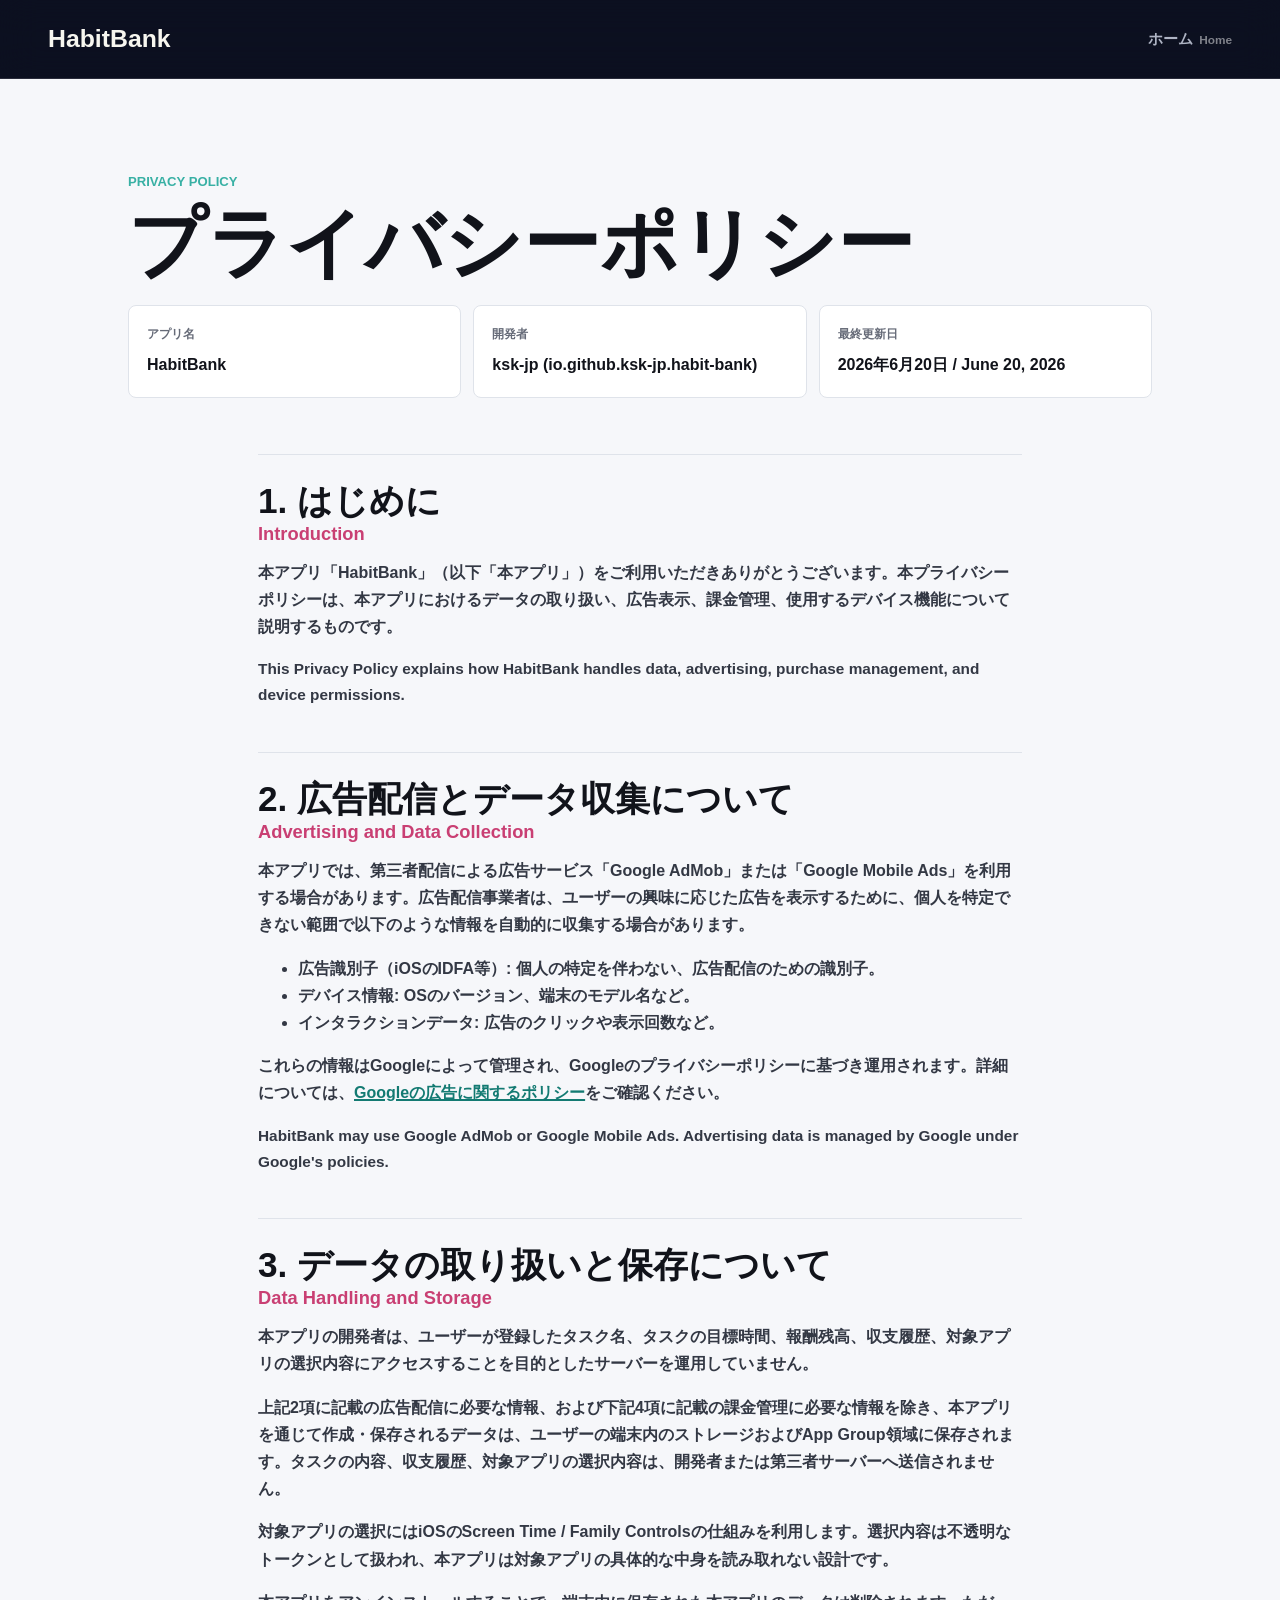
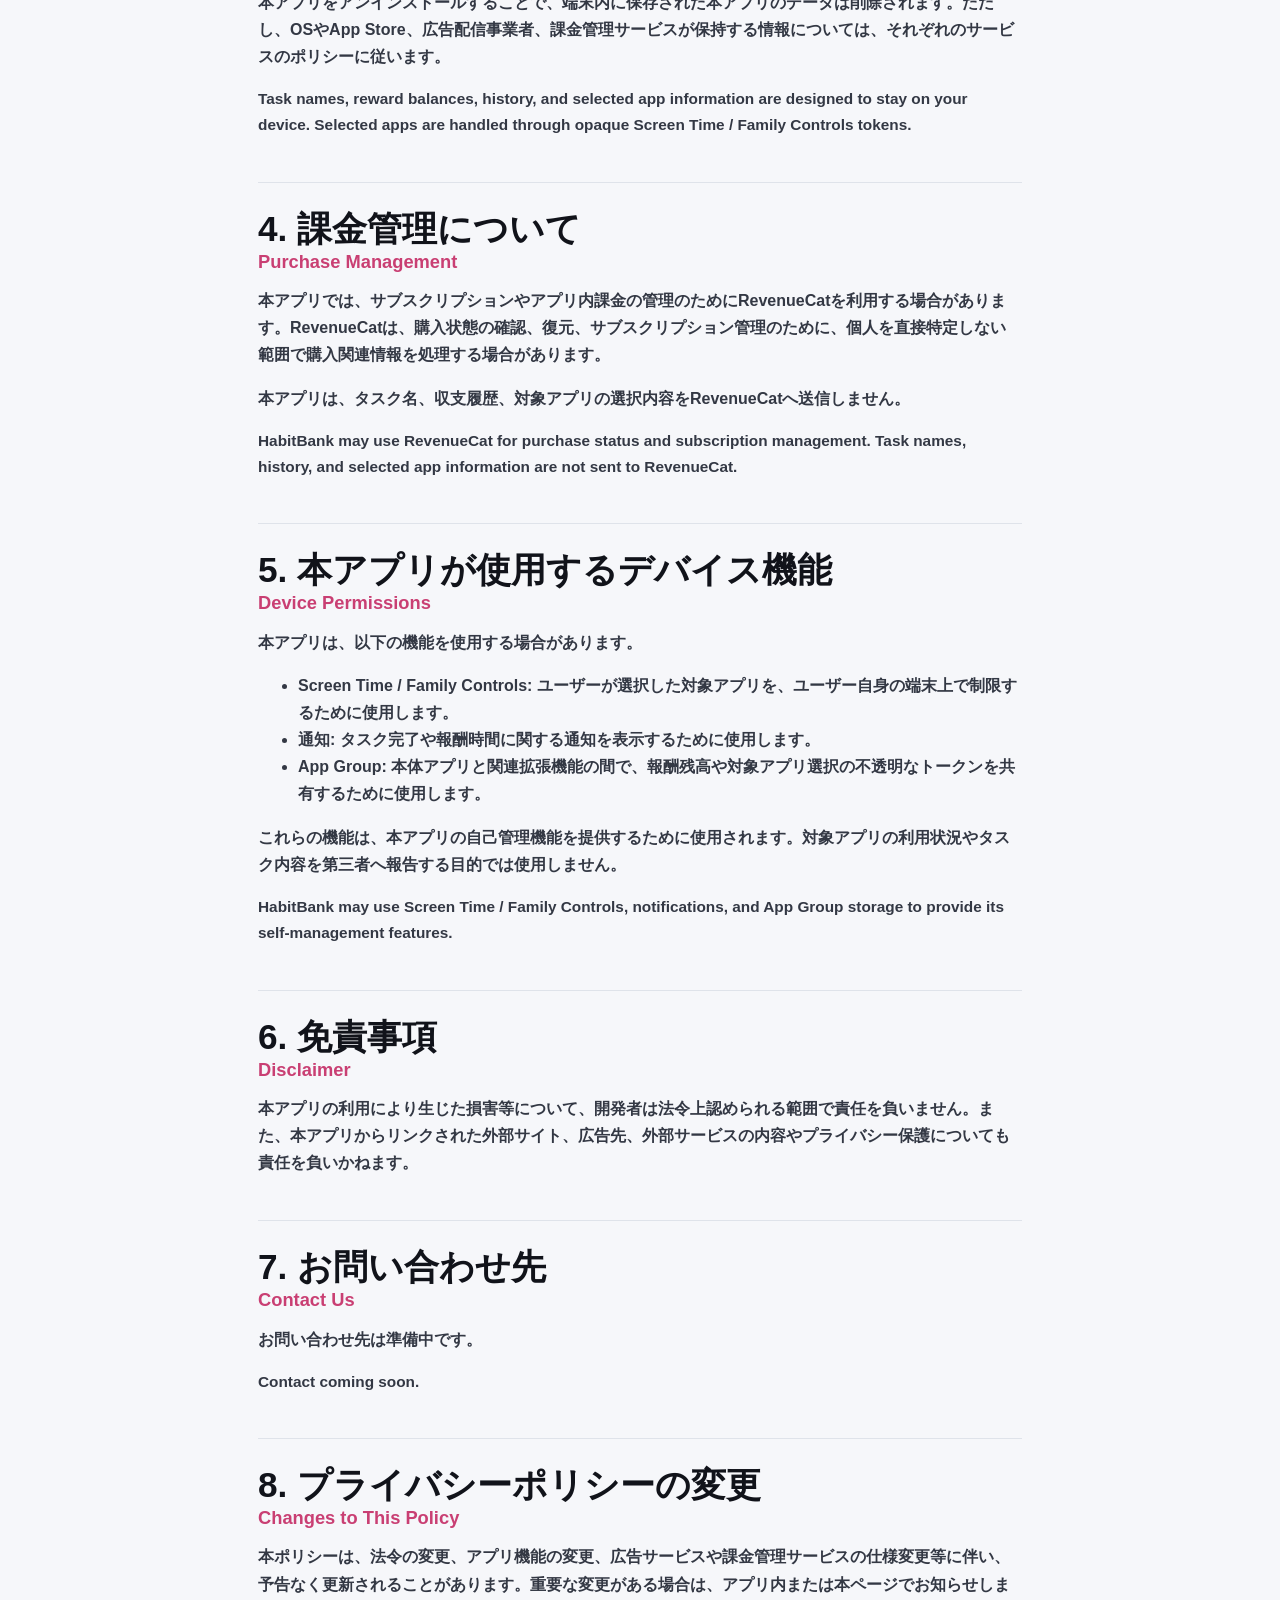
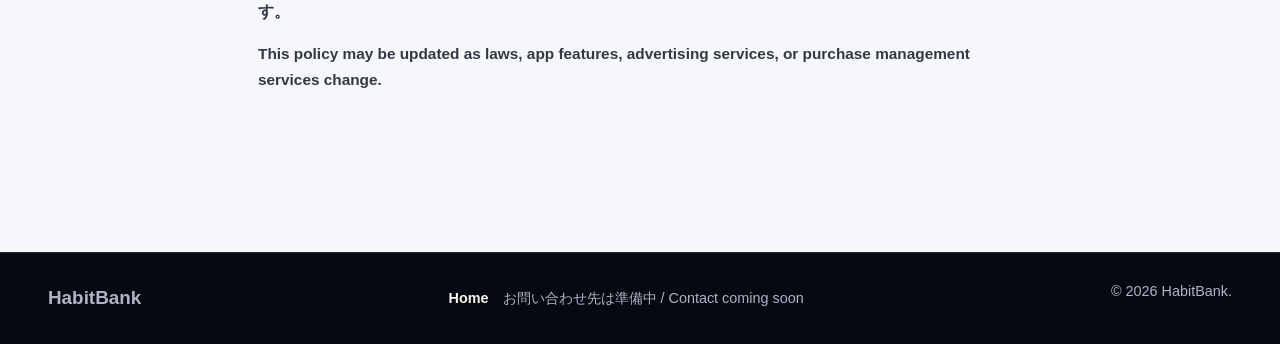
==== privacy.html @ 035b67bd "Add HabitBank landing page" ====
<!doctype html>
<html lang="ja">
<head>
  <meta charset="utf-8">
  <meta name="viewport" content="width=device-width, initial-scale=1">
  <title>プライバシーポリシー - HabitBank</title>
  <meta name="description" content="HabitBankのプライバシーポリシーです。">
  <meta name="theme-color" content="#0d1020">
  <link rel="canonical" href="https://ksk-jp.github.io/habit-bank-landing-page/privacy.html">
  <link rel="icon" href="assets/icons/habitbank-icon.png">
  <link rel="stylesheet" href="styles.css">
</head>
<body>
  <header class="site-header compact" aria-label="サイトヘッダー">
    <a class="brand" href="index.html" aria-label="HabitBank ホーム">
      <span class="wordmark">HabitBank</span>
    </a>
    <nav class="site-nav" aria-label="メインナビゲーション">
      <a href="index.html">ホーム <span>Home</span></a>
    </nav>
  </header>

  <main class="policy-page">
    <section class="policy-hero">
      <p class="eyebrow">Privacy Policy</p>
      <h1>プライバシーポリシー</h1>
      <dl class="policy-meta">
        <div>
          <dt>アプリ名</dt>
          <dd>HabitBank</dd>
        </div>
        <div>
          <dt>開発者</dt>
          <dd>ksk-jp (io.github.ksk-jp.habit-bank)</dd>
        </div>
        <div>
          <dt>最終更新日</dt>
          <dd>2026年6月20日 / June 20, 2026</dd>
        </div>
      </dl>
    </section>

    <article class="policy-content">
      <section>
        <h2>1. はじめに <span>Introduction</span></h2>
        <p>
          本アプリ「HabitBank」（以下「本アプリ」）をご利用いただきありがとうございます。本プライバシーポリシーは、本アプリにおけるデータの取り扱い、広告表示、課金管理、使用するデバイス機能について説明するものです。
        </p>
        <p class="en">
          This Privacy Policy explains how HabitBank handles data, advertising, purchase management, and device permissions.
        </p>
      </section>

      <section>
        <h2>2. 広告配信とデータ収集について <span>Advertising and Data Collection</span></h2>
        <p>
          本アプリでは、第三者配信による広告サービス「Google AdMob」または「Google Mobile Ads」を利用する場合があります。広告配信事業者は、ユーザーの興味に応じた広告を表示するために、個人を特定できない範囲で以下のような情報を自動的に収集する場合があります。
        </p>
        <ul>
          <li>広告識別子（iOSのIDFA等）: 個人の特定を伴わない、広告配信のための識別子。</li>
          <li>デバイス情報: OSのバージョン、端末のモデル名など。</li>
          <li>インタラクションデータ: 広告のクリックや表示回数など。</li>
        </ul>
        <p>
          これらの情報はGoogleによって管理され、Googleのプライバシーポリシーに基づき運用されます。詳細については、<a href="https://policies.google.com/technologies/ads">Googleの広告に関するポリシー</a>をご確認ください。
        </p>
        <p class="en">
          HabitBank may use Google AdMob or Google Mobile Ads. Advertising data is managed by Google under Google's policies.
        </p>
      </section>

      <section>
        <h2>3. データの取り扱いと保存について <span>Data Handling and Storage</span></h2>
        <p>
          本アプリの開発者は、ユーザーが登録したタスク名、タスクの目標時間、報酬残高、収支履歴、対象アプリの選択内容にアクセスすることを目的としたサーバーを運用していません。
        </p>
        <p>
          上記2項に記載の広告配信に必要な情報、および下記4項に記載の課金管理に必要な情報を除き、本アプリを通じて作成・保存されるデータは、ユーザーの端末内のストレージおよびApp Group領域に保存されます。タスクの内容、収支履歴、対象アプリの選択内容は、開発者または第三者サーバーへ送信されません。
        </p>
        <p>
          対象アプリの選択にはiOSのScreen Time / Family Controlsの仕組みを利用します。選択内容は不透明なトークンとして扱われ、本アプリは対象アプリの具体的な中身を読み取れない設計です。
        </p>
        <p>
          本アプリをアンインストールすることで、端末内に保存された本アプリのデータは削除されます。ただし、OSやApp Store、広告配信事業者、課金管理サービスが保持する情報については、それぞれのサービスのポリシーに従います。
        </p>
        <p class="en">
          Task names, reward balances, history, and selected app information are designed to stay on your device. Selected apps are handled through opaque Screen Time / Family Controls tokens.
        </p>
      </section>

      <section>
        <h2>4. 課金管理について <span>Purchase Management</span></h2>
        <p>
          本アプリでは、サブスクリプションやアプリ内課金の管理のためにRevenueCatを利用する場合があります。RevenueCatは、購入状態の確認、復元、サブスクリプション管理のために、個人を直接特定しない範囲で購入関連情報を処理する場合があります。
        </p>
        <p>
          本アプリは、タスク名、収支履歴、対象アプリの選択内容をRevenueCatへ送信しません。
        </p>
        <p class="en">
          HabitBank may use RevenueCat for purchase status and subscription management. Task names, history, and selected app information are not sent to RevenueCat.
        </p>
      </section>

      <section>
        <h2>5. 本アプリが使用するデバイス機能 <span>Device Permissions</span></h2>
        <p>本アプリは、以下の機能を使用する場合があります。</p>
        <ul>
          <li>Screen Time / Family Controls: ユーザーが選択した対象アプリを、ユーザー自身の端末上で制限するために使用します。</li>
          <li>通知: タスク完了や報酬時間に関する通知を表示するために使用します。</li>
          <li>App Group: 本体アプリと関連拡張機能の間で、報酬残高や対象アプリ選択の不透明なトークンを共有するために使用します。</li>
        </ul>
        <p>
          これらの機能は、本アプリの自己管理機能を提供するために使用されます。対象アプリの利用状況やタスク内容を第三者へ報告する目的では使用しません。
        </p>
        <p class="en">
          HabitBank may use Screen Time / Family Controls, notifications, and App Group storage to provide its self-management features.
        </p>
      </section>

      <section>
        <h2>6. 免責事項 <span>Disclaimer</span></h2>
        <p>
          本アプリの利用により生じた損害等について、開発者は法令上認められる範囲で責任を負いません。また、本アプリからリンクされた外部サイト、広告先、外部サービスの内容やプライバシー保護についても責任を負いかねます。
        </p>
      </section>

      <section>
        <h2>7. お問い合わせ先 <span>Contact Us</span></h2>
        <p>お問い合わせ先は準備中です。</p>
        <p class="en">Contact coming soon.</p>
      </section>

      <section>
        <h2>8. プライバシーポリシーの変更 <span>Changes to This Policy</span></h2>
        <p>
          本ポリシーは、法令の変更、アプリ機能の変更、広告サービスや課金管理サービスの仕様変更等に伴い、予告なく更新されることがあります。重要な変更がある場合は、アプリ内または本ページでお知らせします。
        </p>
        <p class="en">
          This policy may be updated as laws, app features, advertising services, or purchase management services change.
        </p>
      </section>
    </article>
  </main>

  <footer class="site-footer">
    <a class="brand footer-brand" href="index.html" aria-label="HabitBank ホーム">
      <span class="wordmark">HabitBank</span>
    </a>
    <div class="footer-links">
      <a href="index.html">Home</a>
      <span>お問い合わせ先は準備中 / Contact coming soon</span>
    </div>
    <p>&copy; 2026 HabitBank.</p>
  </footer>
</body>
</html>
---- styles.css ----
:root {
  --bg: #0d1020;
  --bg-2: #131728;
  --panel: #171b2b;
  --panel-2: #f7f8fb;
  --text: #f7f6ef;
  --muted: #aeb4c4;
  --ink: #11131a;
  --ink-muted: #666b78;
  --line: rgba(255, 255, 255, 0.12);
  --teal: #38b0a4;
  --pink: #c93f73;
  --orange: #ff9a3d;
  --white: #ffffff;
  --shadow: 0 24px 80px rgba(0, 0, 0, 0.35);
  --radius: 8px;
  --max: 1120px;
}

* {
  box-sizing: border-box;
}

html {
  scroll-behavior: smooth;
}

body {
  margin: 0;
  font-family: Avenir Next, Avenir, Inter, -apple-system, BlinkMacSystemFont, "Segoe UI", sans-serif;
  color: var(--text);
  background: var(--bg);
  line-height: 1.7;
}

img {
  display: block;
  max-width: 100%;
}

a {
  color: inherit;
  text-decoration: none;
}

.site-header {
  position: sticky;
  top: 0;
  z-index: 10;
  display: flex;
  align-items: center;
  justify-content: space-between;
  gap: 24px;
  padding: 18px clamp(20px, 4vw, 48px);
  background: rgba(13, 16, 32, 0.88);
  border-bottom: 1px solid var(--line);
  backdrop-filter: blur(18px);
}

.site-header.compact {
  position: relative;
}

.brand {
  display: inline-flex;
  align-items: center;
  min-width: 0;
}

.wordmark {
  display: inline-block;
  font-size: 1.55rem;
  font-weight: 800;
  letter-spacing: 0;
  white-space: nowrap;
}

.site-nav {
  display: flex;
  align-items: center;
  gap: clamp(10px, 2vw, 22px);
  color: var(--muted);
  font-size: 0.92rem;
  font-weight: 700;
}

.site-nav a {
  display: inline-flex;
  align-items: baseline;
  gap: 6px;
}

.site-nav span {
  color: rgba(255, 255, 255, 0.48);
  font-size: 0.74rem;
}

.hero {
  min-height: calc(100svh - 82px);
  display: grid;
  grid-template-columns: minmax(0, 1.02fr) minmax(300px, 0.72fr);
  align-items: center;
  gap: clamp(32px, 6vw, 76px);
  max-width: var(--max);
  margin: 0 auto;
  padding: clamp(52px, 8vw, 92px) clamp(20px, 4vw, 48px) clamp(42px, 6vw, 72px);
}

.hero-copy {
  max-width: 700px;
}

.eyebrow {
  margin: 0 0 14px;
  color: var(--teal);
  font-size: 0.82rem;
  font-weight: 800;
  letter-spacing: 0;
  text-transform: uppercase;
}

h1,
h2,
h3,
p {
  margin-top: 0;
}

h1 {
  margin-bottom: 24px;
  font-size: clamp(3.05rem, 8vw, 6.5rem);
  line-height: 0.96;
  letter-spacing: 0;
}

h2 {
  margin-bottom: 16px;
  font-size: clamp(2rem, 4.6vw, 4.3rem);
  line-height: 1.05;
  letter-spacing: 0;
}

h3 {
  margin-bottom: 10px;
  font-size: 1.28rem;
  line-height: 1.25;
}

.hero-lead {
  max-width: 660px;
  color: #d8dbe5;
  font-size: clamp(1.08rem, 2vw, 1.38rem);
  font-weight: 700;
}

.en {
  color: var(--muted);
  font-size: 0.96em;
}

.hero-actions {
  display: flex;
  flex-wrap: wrap;
  gap: 12px;
  margin-top: 34px;
}

.button {
  display: inline-flex;
  align-items: center;
  justify-content: center;
  min-height: 48px;
  padding: 12px 18px;
  border-radius: var(--radius);
  font-weight: 800;
  line-height: 1.2;
}

.button span {
  margin-left: 8px;
  color: rgba(255, 255, 255, 0.72);
  font-size: 0.82rem;
}

.button-primary {
  color: var(--bg);
  background: var(--teal);
}

.button-secondary {
  border: 1px solid var(--line);
  background: rgba(255, 255, 255, 0.06);
}

.hero-visual {
  justify-self: center;
  width: min(100%, 350px);
}

.phone-frame {
  position: relative;
  padding: 10px;
  background: #050608;
  border: 1px solid rgba(255, 255, 255, 0.18);
  border-radius: 38px;
  box-shadow: var(--shadow);
}

.phone-frame::before {
  content: "";
  position: absolute;
  inset: -18px;
  z-index: -1;
  border: 1px solid rgba(56, 176, 164, 0.28);
  border-radius: 46px;
}

.phone-frame img {
  width: 100%;
  border-radius: 30px;
}

.section {
  padding: clamp(70px, 9vw, 120px) clamp(20px, 4vw, 48px);
}

.section-heading {
  max-width: var(--max);
  margin: 0 auto 36px;
}

.section-heading p {
  max-width: 720px;
  color: var(--muted);
  font-weight: 700;
}

.how {
  background: var(--bg-2);
}

.steps,
.feature-grid {
  display: grid;
  grid-template-columns: repeat(3, minmax(0, 1fr));
  gap: 14px;
  max-width: var(--max);
  margin: 0 auto;
}

.steps article,
.feature-grid article {
  min-height: 240px;
  padding: 24px;
  border: 1px solid var(--line);
  border-radius: var(--radius);
  background: rgba(255, 255, 255, 0.045);
}

.step-number {
  display: inline-block;
  margin-bottom: 28px;
  color: var(--pink);
  font-size: 0.88rem;
  font-weight: 900;
}

.steps p,
.feature-grid p {
  color: var(--muted);
}

.feature-band {
  background: #f4f6f8;
  color: var(--ink);
}

.feature-band .eyebrow {
  color: var(--pink);
}

.feature-band .section-heading p,
.feature-band .feature-grid p,
.feature-band .en {
  color: var(--ink-muted);
}

.feature-grid {
  grid-template-columns: repeat(4, minmax(0, 1fr));
}

.feature-grid article {
  background: var(--white);
  border-color: #dfe3ea;
}

.feature-grid article:nth-child(1) {
  border-top: 4px solid var(--teal);
}

.feature-grid article:nth-child(2) {
  border-top: 4px solid var(--pink);
}

.feature-grid article:nth-child(3) {
  border-top: 4px solid var(--orange);
}

.feature-grid article:nth-child(4) {
  border-top: 4px solid var(--bg-2);
}

.privacy-strip {
  display: grid;
  grid-template-columns: minmax(0, 0.82fr) minmax(0, 1fr);
  gap: clamp(28px, 5vw, 72px);
  max-width: var(--max);
  margin: 0 auto;
  border-top: 1px solid var(--line);
  border-bottom: 1px solid var(--line);
}

.privacy-strip p {
  color: #d8dbe5;
  font-weight: 700;
}

.text-link {
  color: var(--teal);
  font-weight: 900;
  border-bottom: 2px solid rgba(56, 176, 164, 0.5);
}

.coming-soon {
  text-align: center;
  background: #0a0c15;
}

.coming-soon p {
  color: var(--muted);
  font-weight: 700;
}

.site-footer {
  display: grid;
  grid-template-columns: auto 1fr auto;
  align-items: center;
  gap: 20px;
  padding: 26px clamp(20px, 4vw, 48px);
  color: var(--muted);
  border-top: 1px solid var(--line);
  background: #070912;
  font-size: 0.9rem;
}

.footer-links {
  display: flex;
  flex-wrap: wrap;
  justify-content: center;
  gap: 14px;
}

.footer-links a {
  color: var(--text);
  font-weight: 800;
}

.footer-brand .wordmark {
  font-size: 1.18rem;
}

.policy-page {
  background: #f6f7fa;
  color: var(--ink);
}

.policy-hero {
  max-width: var(--max);
  margin: 0 auto;
  padding: clamp(56px, 8vw, 92px) clamp(20px, 4vw, 48px) 36px;
}

.policy-hero h1 {
  margin-bottom: 24px;
  color: var(--ink);
  font-size: clamp(2.55rem, 6vw, 5rem);
}

.policy-meta {
  display: grid;
  grid-template-columns: repeat(3, minmax(0, 1fr));
  gap: 12px;
  margin: 0;
}

.policy-meta div {
  padding: 18px;
  border: 1px solid #dfe3ea;
  border-radius: var(--radius);
  background: var(--white);
}

.policy-meta dt {
  color: var(--ink-muted);
  font-size: 0.78rem;
  font-weight: 800;
}

.policy-meta dd {
  margin: 6px 0 0;
  font-weight: 800;
}

.policy-content {
  max-width: 860px;
  margin: 0 auto;
  padding: 20px clamp(20px, 4vw, 48px) clamp(76px, 9vw, 120px);
}

.policy-content section {
  padding: 28px 0;
  border-top: 1px solid #dfe3ea;
}

.policy-content h2 {
  color: var(--ink);
  font-size: clamp(1.45rem, 3vw, 2.2rem);
}

.policy-content h2 span {
  display: block;
  margin-top: 4px;
  color: var(--pink);
  font-size: 0.52em;
}

.policy-content p,
.policy-content li {
  color: #333844;
  font-weight: 600;
}

.policy-content a {
  color: #137a72;
  font-weight: 900;
  text-decoration: underline;
  text-decoration-thickness: 2px;
}

@media (max-width: 900px) {
  .site-header {
    align-items: flex-start;
    flex-direction: column;
  }

  .hero {
    min-height: 0;
    grid-template-columns: 1fr;
  }

  .hero-visual {
    width: min(78vw, 330px);
  }

  .steps,
  .feature-grid,
  .privacy-strip,
  .policy-meta {
    grid-template-columns: 1fr;
  }

  .site-footer {
    grid-template-columns: 1fr;
    justify-items: start;
  }

  .footer-links {
    justify-content: flex-start;
  }
}

@media (max-width: 560px) {
  .site-nav {
    width: 100%;
    justify-content: space-between;
    gap: 8px;
    font-size: 0.82rem;
  }

  .site-nav span {
    display: none;
  }

  h1 {
    font-size: clamp(2.65rem, 14vw, 4rem);
  }

  .hero-actions {
    flex-direction: column;
  }

  .button {
    width: 100%;
  }

  .steps article,
  .feature-grid article {
    min-height: 0;
  }
}
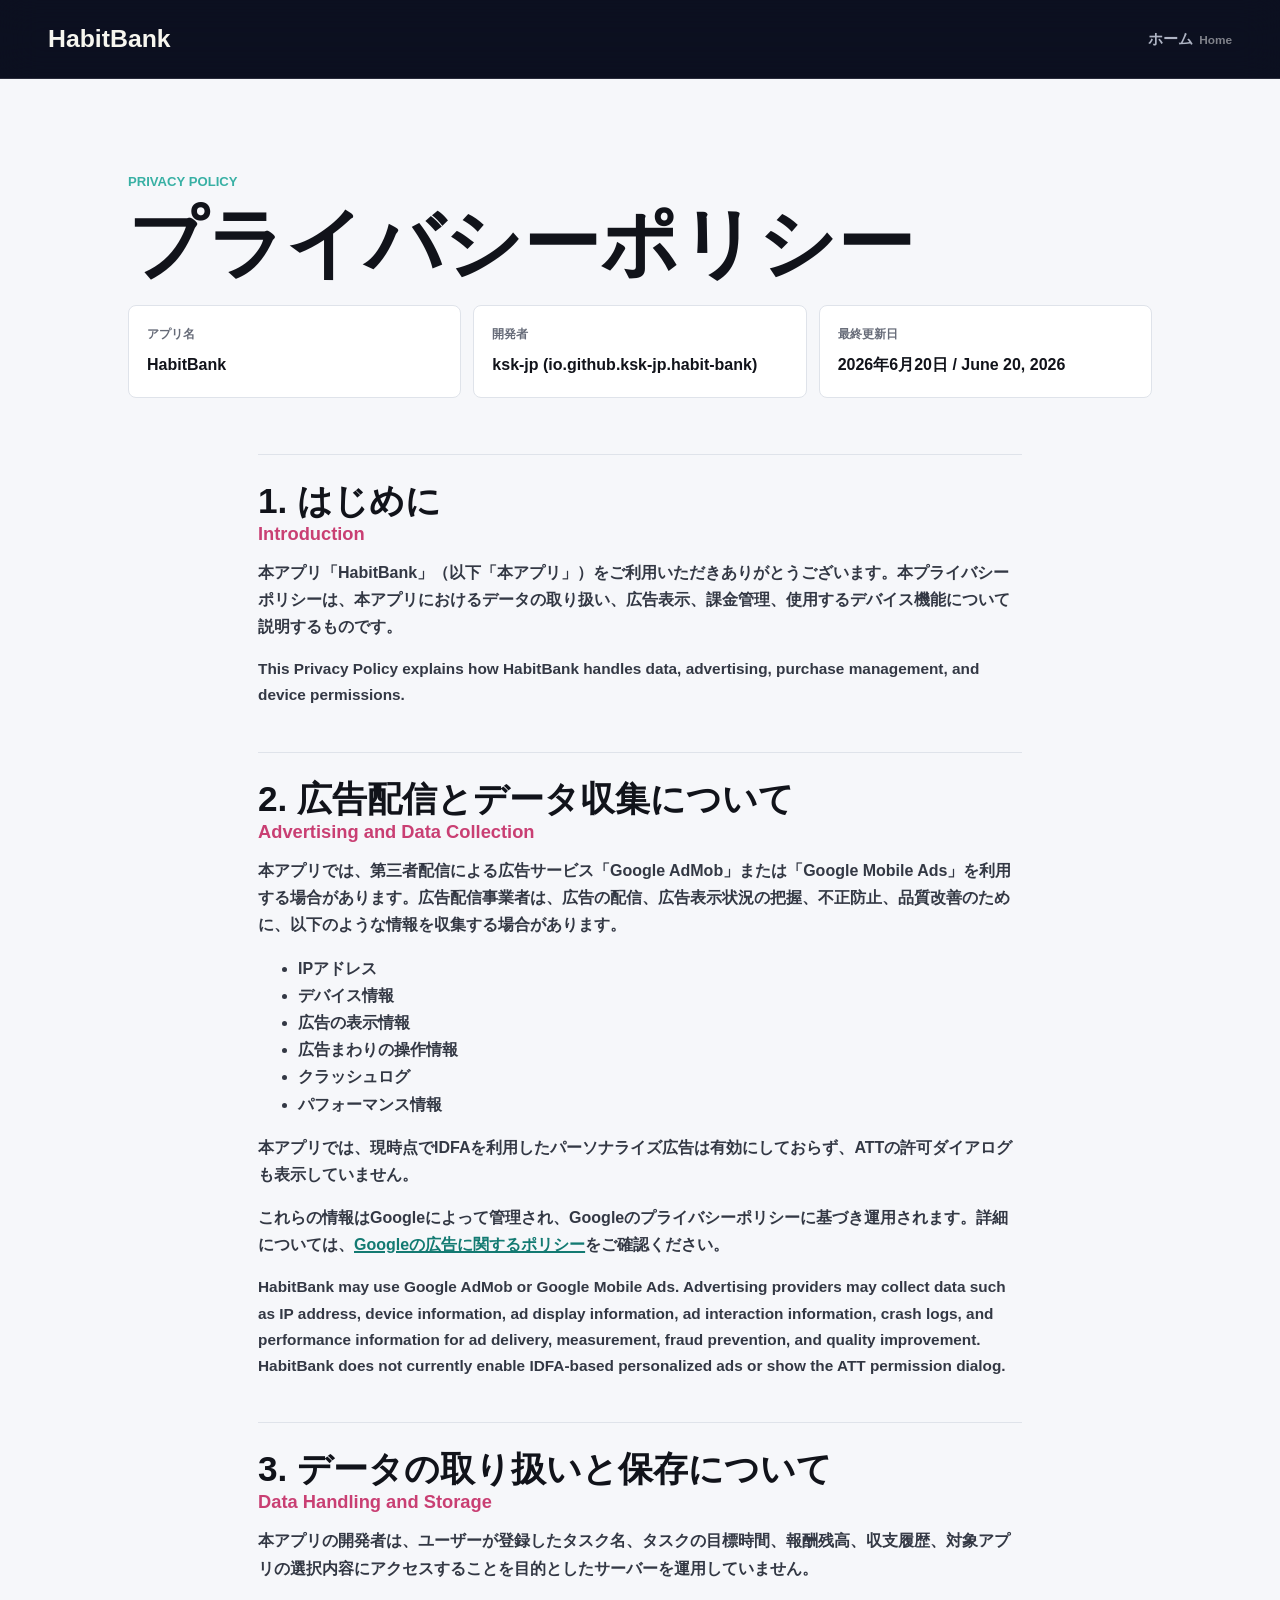
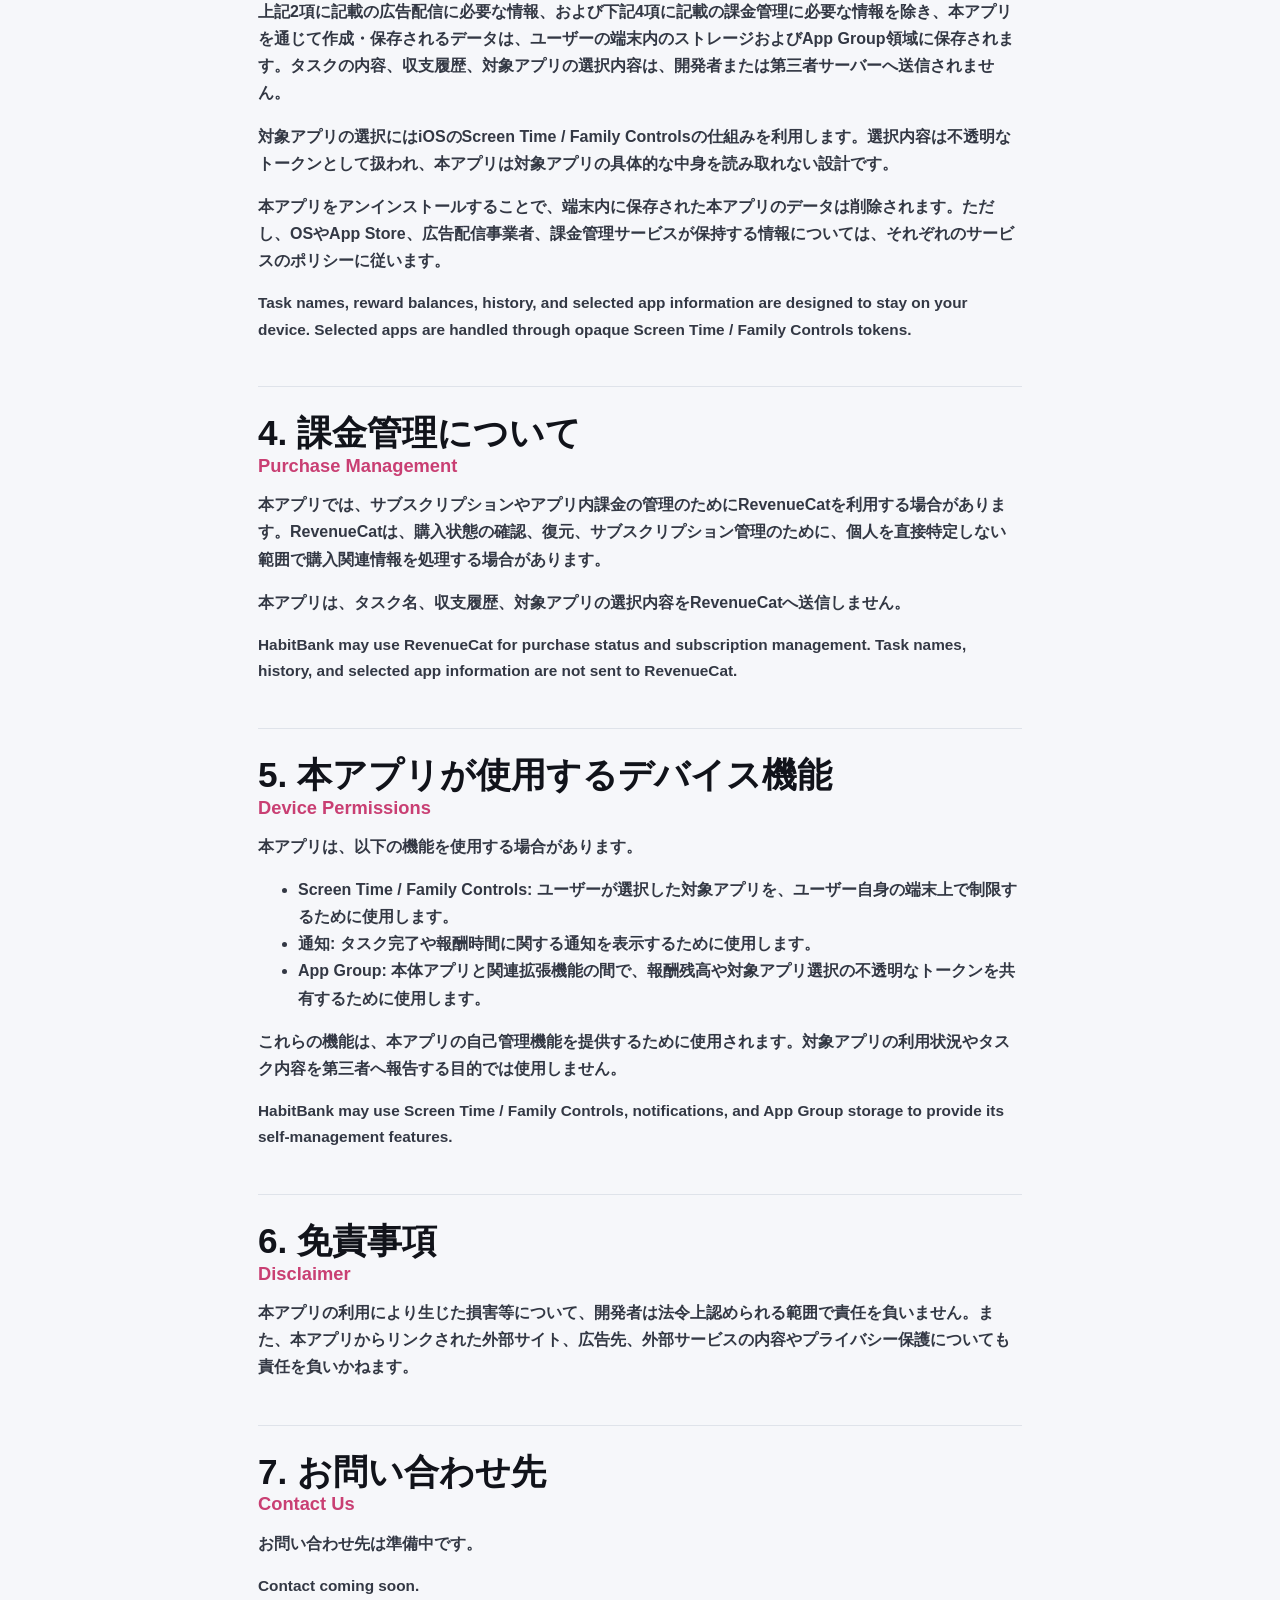
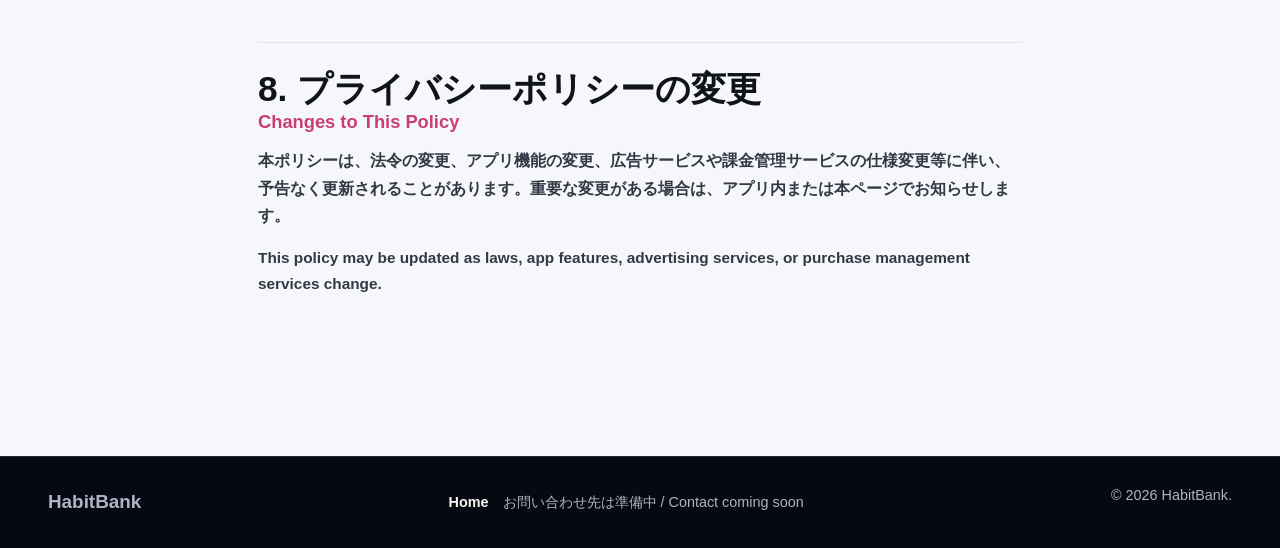
==== commit 19718e50: "Update ad privacy policy wording" ====
--- a/privacy.html
+++ b/privacy.html
@@ -54,18 +54,24 @@
       <section>
         <h2>2. 広告配信とデータ収集について <span>Advertising and Data Collection</span></h2>
         <p>
-          本アプリでは、第三者配信による広告サービス「Google AdMob」または「Google Mobile Ads」を利用する場合があります。広告配信事業者は、ユーザーの興味に応じた広告を表示するために、個人を特定できない範囲で以下のような情報を自動的に収集する場合があります。
+          本アプリでは、第三者配信による広告サービス「Google AdMob」または「Google Mobile Ads」を利用する場合があります。広告配信事業者は、広告の配信、広告表示状況の把握、不正防止、品質改善のために、以下のような情報を収集する場合があります。
         </p>
         <ul>
-          <li>広告識別子（iOSのIDFA等）: 個人の特定を伴わない、広告配信のための識別子。</li>
-          <li>デバイス情報: OSのバージョン、端末のモデル名など。</li>
-          <li>インタラクションデータ: 広告のクリックや表示回数など。</li>
+          <li>IPアドレス</li>
+          <li>デバイス情報</li>
+          <li>広告の表示情報</li>
+          <li>広告まわりの操作情報</li>
+          <li>クラッシュログ</li>
+          <li>パフォーマンス情報</li>
         </ul>
+        <p>
+          本アプリでは、現時点でIDFAを利用したパーソナライズ広告は有効にしておらず、ATTの許可ダイアログも表示していません。
+        </p>
         <p>
           これらの情報はGoogleによって管理され、Googleのプライバシーポリシーに基づき運用されます。詳細については、<a href="https://policies.google.com/technologies/ads">Googleの広告に関するポリシー</a>をご確認ください。
         </p>
         <p class="en">
-          HabitBank may use Google AdMob or Google Mobile Ads. Advertising data is managed by Google under Google's policies.
+          HabitBank may use Google AdMob or Google Mobile Ads. Advertising providers may collect data such as IP address, device information, ad display information, ad interaction information, crash logs, and performance information for ad delivery, measurement, fraud prevention, and quality improvement. HabitBank does not currently enable IDFA-based personalized ads or show the ATT permission dialog.
         </p>
       </section>
 
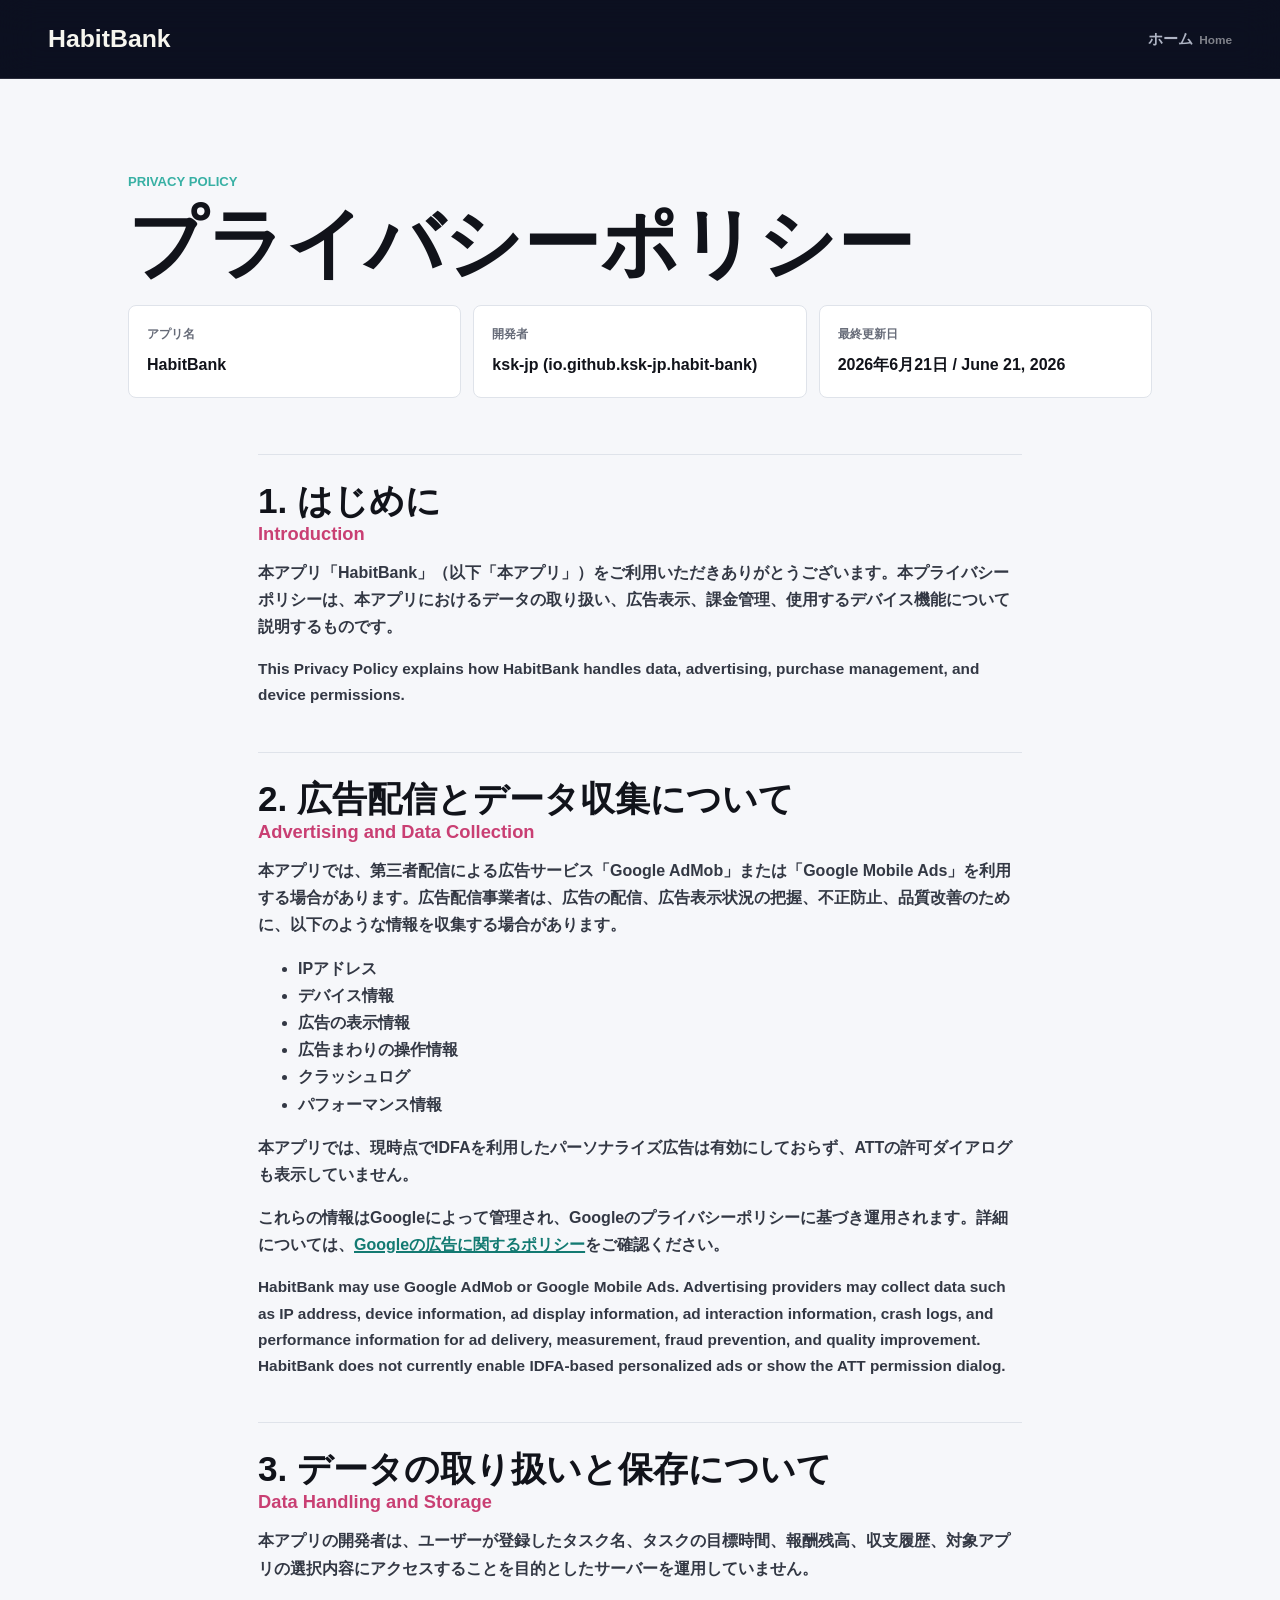
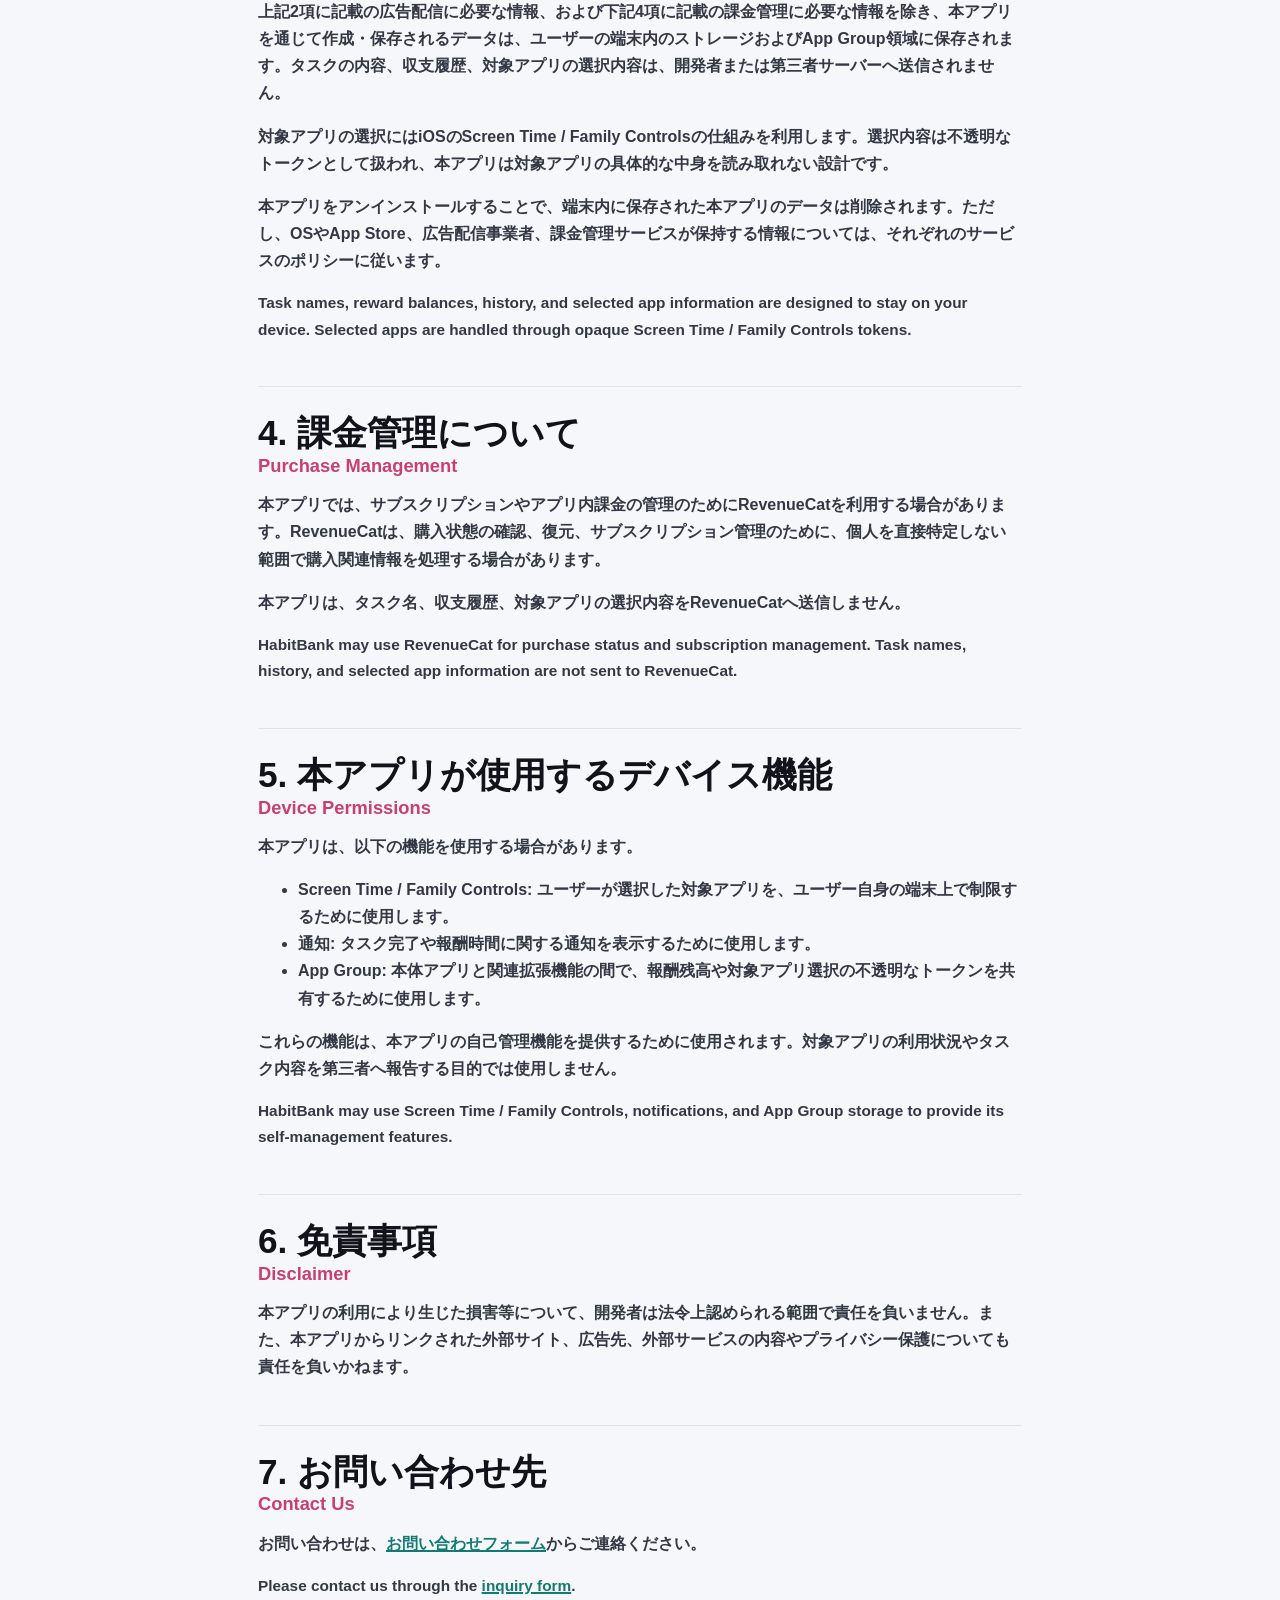
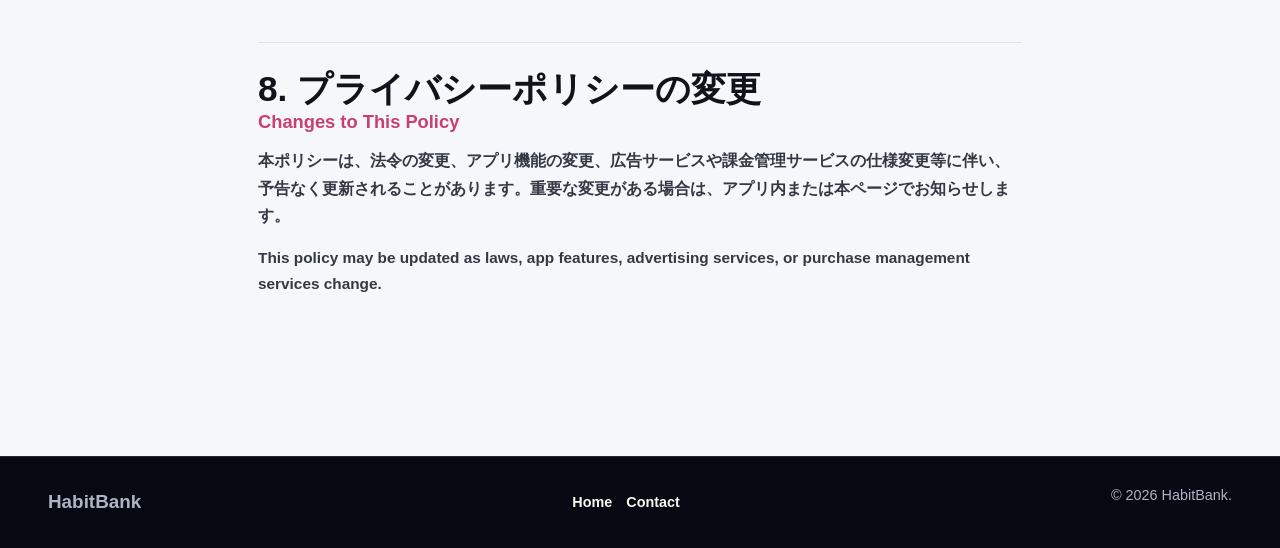
==== commit 156ed077: "Add contact form links" ====
--- a/privacy.html
+++ b/privacy.html
@@ -35,7 +35,7 @@
         </div>
         <div>
           <dt>最終更新日</dt>
-          <dd>2026年6月20日 / June 20, 2026</dd>
+          <dd>2026年6月21日 / June 21, 2026</dd>
         </div>
       </dl>
     </section>
@@ -132,8 +132,8 @@
 
       <section>
         <h2>7. お問い合わせ先 <span>Contact Us</span></h2>
-        <p>お問い合わせ先は準備中です。</p>
-        <p class="en">Contact coming soon.</p>
+        <p>お問い合わせは、<a href="https://forms.gle/9A1oKVNfiRTRx8R76" target="_blank" rel="noopener noreferrer">お問い合わせフォーム</a>からご連絡ください。</p>
+        <p class="en">Please contact us through the <a href="https://forms.gle/9A1oKVNfiRTRx8R76" target="_blank" rel="noopener noreferrer">inquiry form</a>.</p>
       </section>
 
       <section>
@@ -154,7 +154,7 @@
     </a>
     <div class="footer-links">
       <a href="index.html">Home</a>
-      <span>お問い合わせ先は準備中 / Contact coming soon</span>
+      <a href="https://forms.gle/9A1oKVNfiRTRx8R76" target="_blank" rel="noopener noreferrer">Contact</a>
     </div>
     <p>&copy; 2026 HabitBank.</p>
   </footer>
